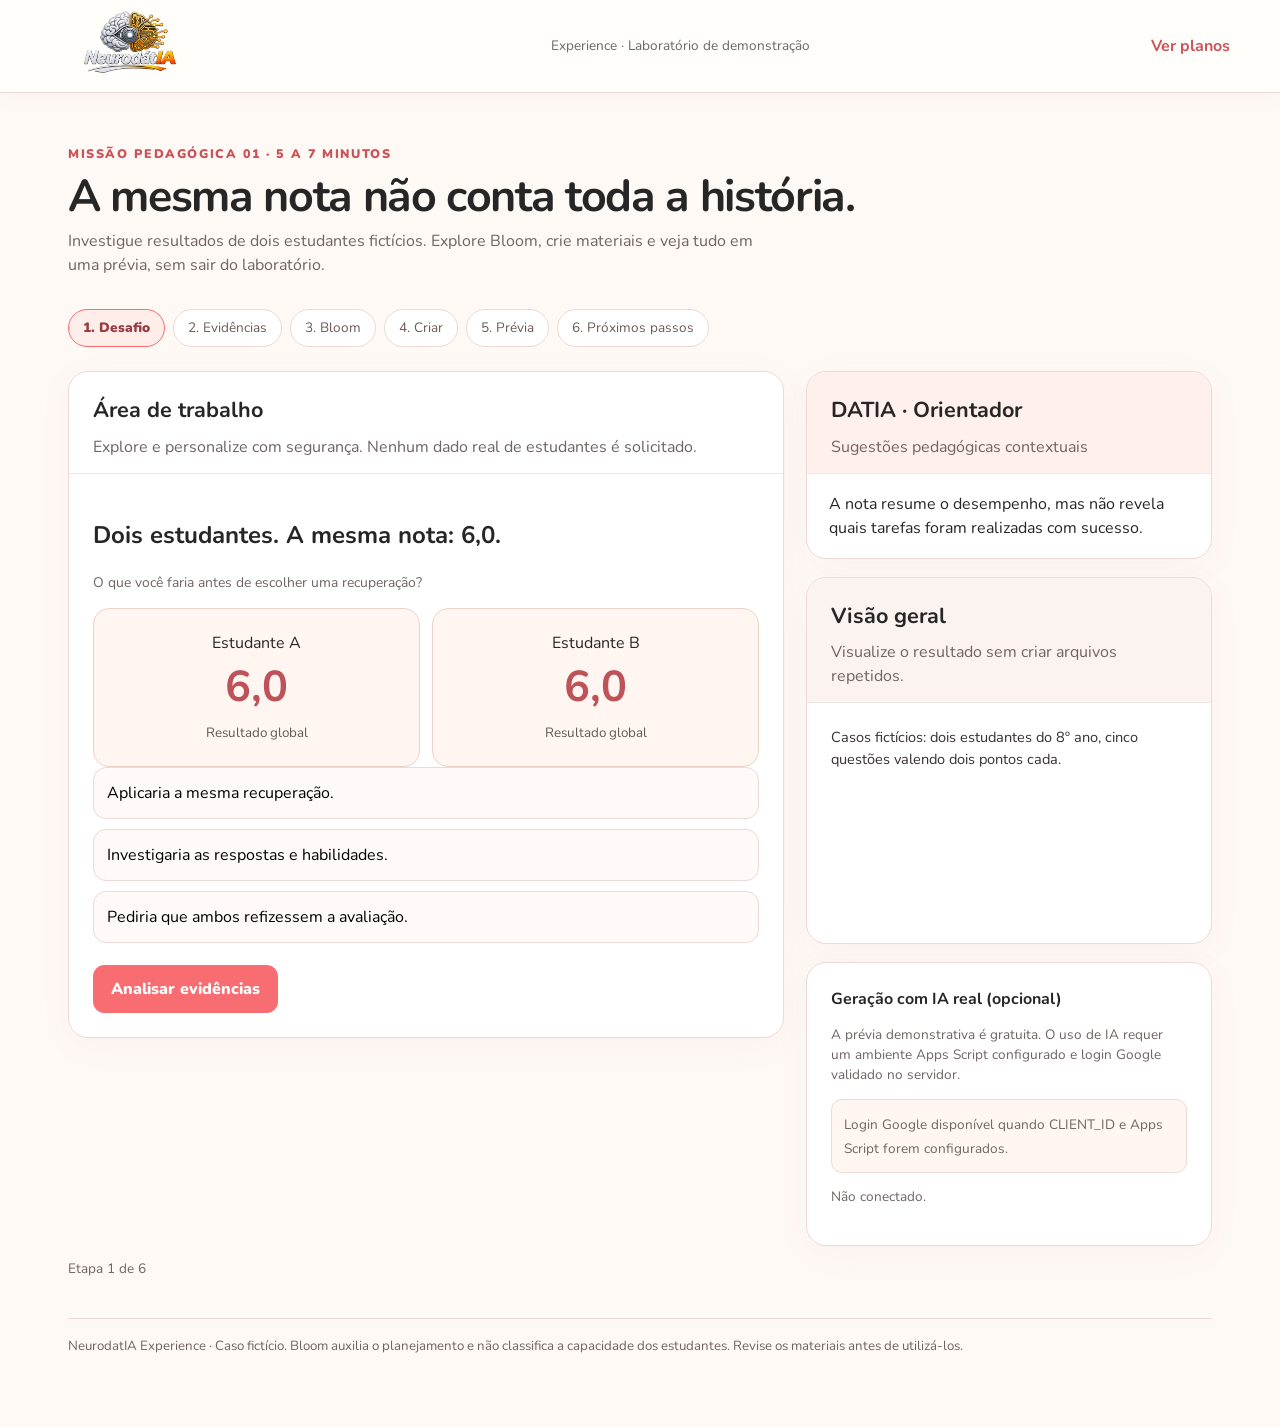
==== experience/index.html @ 14b86c81 "Add files via upload" ====
<!doctype html><html lang="pt-BR"><head><meta charset="utf-8"><meta name="viewport" content="width=device-width,initial-scale=1"><meta name="robots" content="noindex,nofollow"><title>NeurodatIA Experience | Laboratório pedagógico gratuito</title><meta name="description" content="Experimente um laboratório pedagógico guiado: evidências, Bloom, atividades e planejamento com caso fictício."><link rel="preconnect" href="https://fonts.googleapis.com"><link href="https://fonts.googleapis.com/css2?family=Nunito:wght@400;500;600;700;800;900&display=swap" rel="stylesheet"><link rel="stylesheet" href="style.css"></head><body><header class="topbar"><a href="../" aria-label="Voltar para o site NeurodatIA"><img src="../images/neurodatia-logo-transparente.png" alt="NeurodatIA"></a><div class="sub">Experience · Laboratório de demonstração</div><a href="../#planos">Ver planos</a></header><main class="container"><div class="hero"><div><div class="eyebrow">Missão pedagógica 01 · 5 a 7 minutos</div><h1>A mesma nota não conta toda a história.</h1><p>Investigue resultados de dois estudantes fictícios. Explore Bloom, crie materiais e veja tudo em uma prévia, sem sair do laboratório.</p></div></div><nav class="progress" aria-label="Etapas da experiência"><span class="step active">1. Desafio</span><span class="step">2. Evidências</span><span class="step">3. Bloom</span><span class="step">4. Criar</span><span class="step">5. Prévia</span><span class="step">6. Próximos passos</span></nav><div class="workspace"><section class="panel" aria-labelledby="workTitle"><div class="panelhead"><h2 id="workTitle">Área de trabalho</h2><p>Explore e personalize com segurança. Nenhum dado real de estudantes é solicitado.</p></div><div class="body" id="stage"></div></section><aside class="rightcol"><section class="panel mentor"><div class="panelhead"><h2>DATIA · Orientador</h2><p>Sugestões pedagógicas contextuais</p></div><div class="mentorline" id="mentor" role="status" aria-live="polite"></div></section><section class="panel preview"><div class="panelhead"><h2 id="previewTitle">Prévia do trabalho</h2><p>Visualize o resultado sem criar arquivos repetidos.</p></div><div class="body"><div id="preview" class="preview-doc" aria-live="polite"></div></div></section><section class="panel"><div class="body"><strong>Geração com IA real (opcional)</strong><p class="small">A prévia demonstrativa é gratuita. O uso de IA requer um ambiente Apps Script configurado e login Google validado no servidor.</p><div id="loginButton" class="loginbox"></div><p class="small" id="authState">Não conectado.</p></div></section></aside></div><p id="status" role="status" aria-live="polite" class="small"></p><footer>NeurodatIA Experience · Caso fictício. Bloom auxilia o planejamento e não classifica a capacidade dos estudantes. Revise os materiais antes de utilizá-los.</footer></main><script>window.NDTIA_GOOGLE_CLIENT_ID="";</script><script src="https://accounts.google.com/gsi/client" async defer></script><script src="../config-experience.js"></script><script>if(window.NDTIA_EXPERIENCE_URL){window.location.replace(window.NDTIA_EXPERIENCE_URL)}</script><script src="app.js" defer></script></body></html>
---- experience/style.css ----
:root{--rose:#f86d72;--rose-dark:#cb5359;--cream:#fff9f5;--ink:#272626;--muted:#6e6463;--line:#ebdad5;--paper:white}*{box-sizing:border-box}html{scroll-behavior:smooth}body{font-family:Nunito,system-ui,-apple-system,sans-serif;color:var(--ink);background:var(--cream);margin:0;line-height:1.5}button,input,select,textarea{font:inherit}button{cursor:pointer}a{color:var(--rose-dark)}button:focus-visible,input:focus-visible,select:focus-visible,a:focus-visible{outline:3px solid #aa3b40;outline-offset:3px}[hidden]{display:none!important}.topbar{position:sticky;top:0;background:#fffefa;border-bottom:1px solid var(--line);z-index:10;display:flex;align-items:center;justify-content:space-between;gap:14px;padding:10px max(16px,calc((100vw - 1180px)/2));box-shadow:0 2px 20px #5f33320b}.topbar img{width:160px;height:65px;object-fit:contain}.topbar .sub{font-size:.85rem;color:var(--muted)}.topbar a{font-weight:700;text-decoration:none}.container{max-width:1180px;padding:25px 18px 70px;margin:auto}.hero{padding:27px 0 12px;display:flex;justify-content:space-between;gap:22px;align-items:end}.eyebrow{font-size:.78rem;letter-spacing:.13em;color:var(--rose-dark);font-weight:900;text-transform:uppercase}.hero h1{font-size:clamp(1.9rem,3.5vw,3.2rem);line-height:1.14;letter-spacing:-.03em;margin:7px 0}.hero p{max-width:700px;color:var(--muted);margin:6px 0}.progress{display:flex;gap:8px;flex-wrap:wrap;padding:14px 0 24px}.step{border:1px solid var(--line);background:#fff;border-radius:24px;padding:8px 14px;font-size:.85rem;color:#6c5b58}.step.active{border-color:var(--rose);background:#ffedea;color:#973d43;font-weight:900}.workspace{display:grid;grid-template-columns:minmax(0,1.5fr) minmax(300px,.85fr);gap:22px;align-items:start}.panel{background:white;border:1px solid var(--line);border-radius:20px;box-shadow:0 7px 35px #7c4c3c0b;overflow:hidden}.panelhead{padding:22px 24px 14px;border-bottom:1px solid #f1e6e1}.panelhead h2{font-size:1.35rem;margin:0 0 8px}.panelhead p{margin:0;color:var(--muted)}.body{padding:24px}.choices{display:grid;gap:10px}.choice{display:flex;align-items:center;gap:10px;text-align:left;background:#fffaf8;border:1px solid var(--line);border-radius:13px;padding:13px}.choice[aria-pressed=true],.choice:hover{border-color:var(--rose);background:#fff0ee}.actions{display:flex;gap:10px;flex-wrap:wrap;margin-top:22px}.btn{border:1px solid #d2bdb6;padding:11px 17px;border-radius:11px;background:white;color:#3e3837;font-weight:850}.btn.primary{border-color:var(--rose);background:var(--rose);color:#fff}.btn.primary:hover{background:var(--rose-dark)}.btn:disabled{opacity:.5;cursor:not-allowed}.rightcol{display:grid;gap:18px}.mentor{background:#fff}.mentor .panelhead{background:#fff0ed}.mentorline{padding:18px 22px}.mentorline strong{color:var(--rose-dark)}.hint{font-size:.87rem;color:var(--muted)}.preview .body{min-height:240px}.preview .panelhead{background:#faf3ef}.preview-doc{white-space:pre-wrap;font-size:.91rem;color:#36302f;max-height:420px;overflow:auto}.notice{border-left:3px solid var(--rose);background:#fff5f2;padding:12px 14px;border-radius:8px;margin-top:16px}.students{display:grid;grid-template-columns:1fr 1fr;gap:12px}.student{border-radius:16px;background:#fff6f2;border:1px solid #ecd3c9;text-align:center;padding:22px 10px}.student strong{display:block;font-size:2.7rem;color:#be5259}.student span{font-size:.84rem;color:#665757}.score{border-collapse:collapse;width:100%;font-size:.9rem}.score th,.score td{padding:10px;border-bottom:1px solid #f0e2de;text-align:left}.score th{background:#fff2ef}.score td:last-child,.score td:nth-last-child(2){font-weight:900}.score tr:hover{background:#fff7f4}label.field{display:grid;gap:6px;margin:10px 0;font-weight:800}.field select,.field input{padding:11px;border:1px solid #d8c6c0;border-radius:9px;background:white;width:100%}.grid2{display:grid;grid-template-columns:1fr 1fr;gap:12px}.tabs{display:flex;flex-wrap:wrap;gap:8px;margin-bottom:15px}.tabs button[aria-selected=true]{background:#ffe8e5;border:1px solid var(--rose);color:#8d373c}.tabs button{border:1px solid var(--line);border-radius:9px;padding:9px 13px;background:white}.output{background:white;border:1px solid var(--line);padding:20px;border-radius:13px;white-space:pre-wrap;line-height:1.6}.sales{background:#fff3ef;border:1px solid #f1c4bc;border-radius:14px;padding:18px;margin-top:18px}.sales h3{margin:0 0 8px}.small{font-size:.85rem;color:var(--muted)}.lab-image{width:100%;height:auto;border-radius:14px;background:#fff;border:1px solid #efd8d1}footer{margin-top:35px;border-top:1px solid var(--line);padding-top:18px;color:var(--muted);font-size:.83rem}#status{min-height:24px}.loginbox{padding:12px;background:#fff6f2;border-radius:11px;border:1px solid var(--line)}@media(max-width:880px){.workspace{grid-template-columns:1fr}.hero{align-items:start;flex-direction:column}.topbar img{width:125px;height:54px}.topbar .sub{display:none}}@media(max-width:550px){.grid2,.students{grid-template-columns:1fr}.body,.panelhead{padding:17px}.score{font-size:.79rem}.score th,.score td{padding:8px 5px}.topbar{padding:8px 14px}}@media(prefers-reduced-motion:reduce){html{scroll-behavior:auto}}
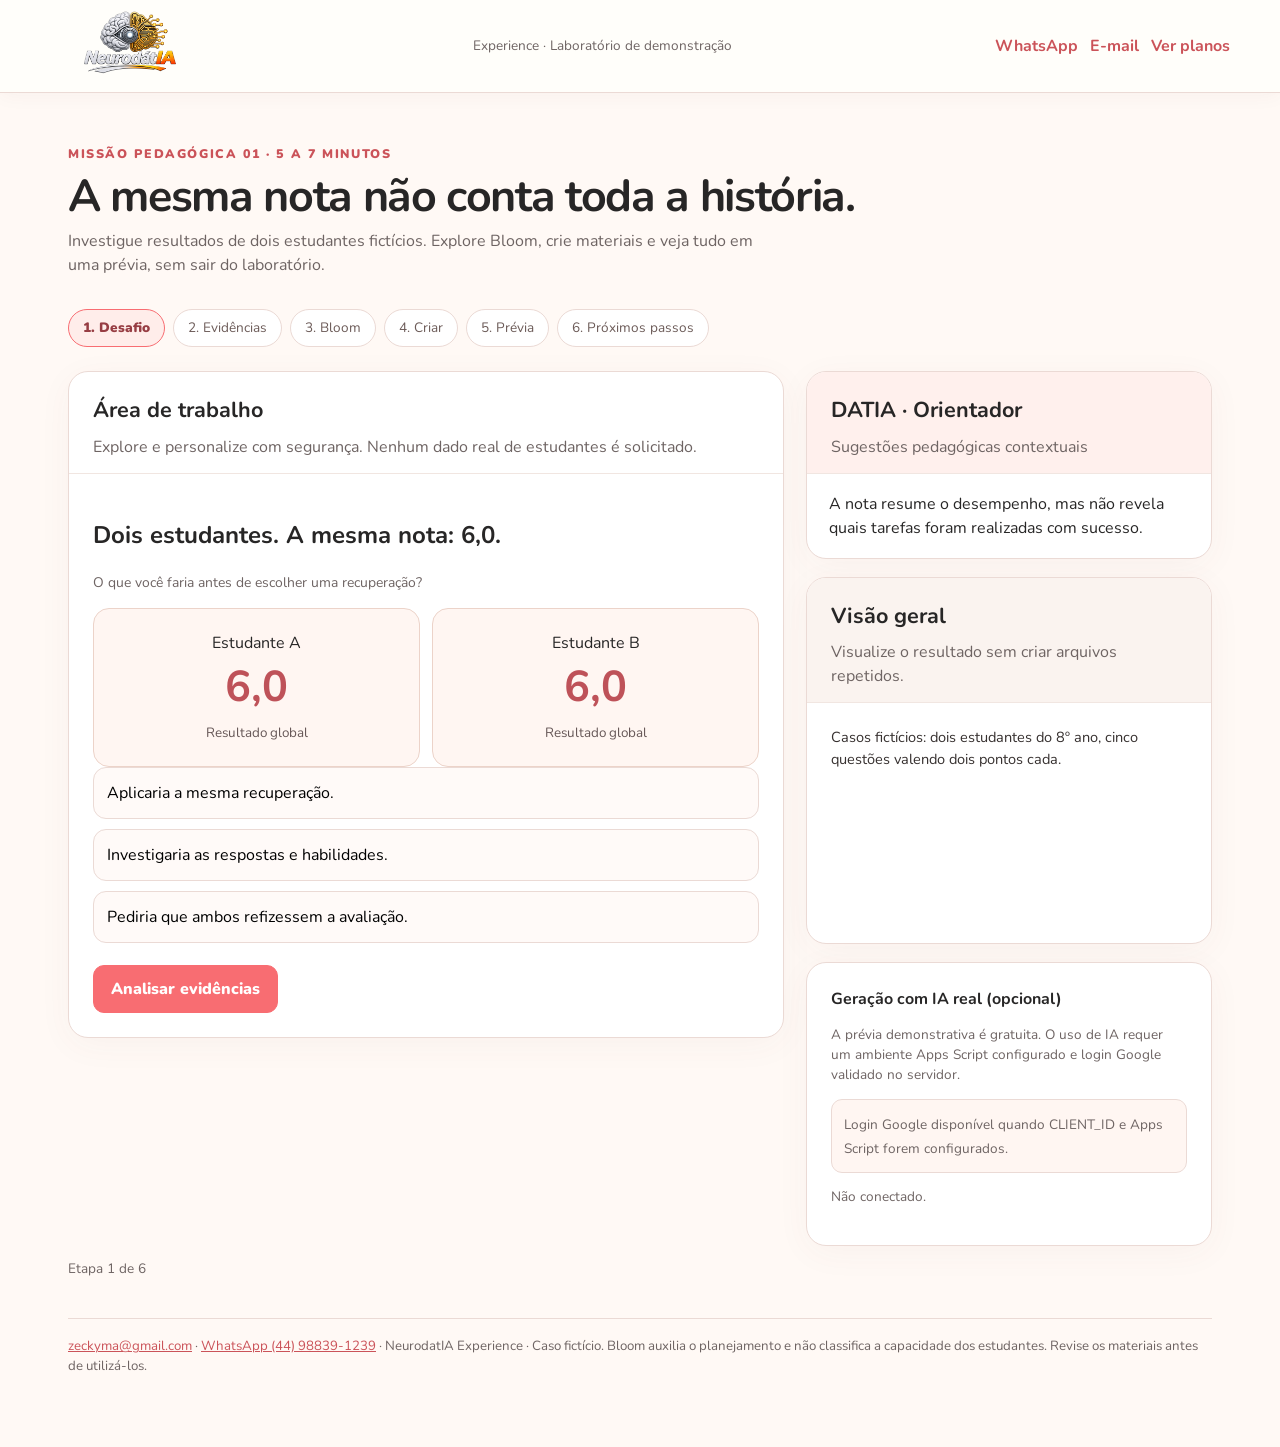
==== commit 0a397323: "Add files via upload" ====
--- a/experience/index.html
+++ b/experience/index.html
@@ -1 +1 @@
-<!doctype html><html lang="pt-BR"><head><meta charset="utf-8"><meta name="viewport" content="width=device-width,initial-scale=1"><meta name="robots" content="noindex,nofollow"><title>NeurodatIA Experience | Laboratório pedagógico gratuito</title><meta name="description" content="Experimente um laboratório pedagógico guiado: evidências, Bloom, atividades e planejamento com caso fictício."><link rel="preconnect" href="https://fonts.googleapis.com"><link href="https://fonts.googleapis.com/css2?family=Nunito:wght@400;500;600;700;800;900&display=swap" rel="stylesheet"><link rel="stylesheet" href="style.css"></head><body><header class="topbar"><a href="../" aria-label="Voltar para o site NeurodatIA"><img src="../images/neurodatia-logo-transparente.png" alt="NeurodatIA"></a><div class="sub">Experience · Laboratório de demonstração</div><a href="../#planos">Ver planos</a></header><main class="container"><div class="hero"><div><div class="eyebrow">Missão pedagógica 01 · 5 a 7 minutos</div><h1>A mesma nota não conta toda a história.</h1><p>Investigue resultados de dois estudantes fictícios. Explore Bloom, crie materiais e veja tudo em uma prévia, sem sair do laboratório.</p></div></div><nav class="progress" aria-label="Etapas da experiência"><span class="step active">1. Desafio</span><span class="step">2. Evidências</span><span class="step">3. Bloom</span><span class="step">4. Criar</span><span class="step">5. Prévia</span><span class="step">6. Próximos passos</span></nav><div class="workspace"><section class="panel" aria-labelledby="workTitle"><div class="panelhead"><h2 id="workTitle">Área de trabalho</h2><p>Explore e personalize com segurança. Nenhum dado real de estudantes é solicitado.</p></div><div class="body" id="stage"></div></section><aside class="rightcol"><section class="panel mentor"><div class="panelhead"><h2>DATIA · Orientador</h2><p>Sugestões pedagógicas contextuais</p></div><div class="mentorline" id="mentor" role="status" aria-live="polite"></div></section><section class="panel preview"><div class="panelhead"><h2 id="previewTitle">Prévia do trabalho</h2><p>Visualize o resultado sem criar arquivos repetidos.</p></div><div class="body"><div id="preview" class="preview-doc" aria-live="polite"></div></div></section><section class="panel"><div class="body"><strong>Geração com IA real (opcional)</strong><p class="small">A prévia demonstrativa é gratuita. O uso de IA requer um ambiente Apps Script configurado e login Google validado no servidor.</p><div id="loginButton" class="loginbox"></div><p class="small" id="authState">Não conectado.</p></div></section></aside></div><p id="status" role="status" aria-live="polite" class="small"></p><footer>NeurodatIA Experience · Caso fictício. Bloom auxilia o planejamento e não classifica a capacidade dos estudantes. Revise os materiais antes de utilizá-los.</footer></main><script>window.NDTIA_GOOGLE_CLIENT_ID="";</script><script src="https://accounts.google.com/gsi/client" async defer></script><script src="../config-experience.js"></script><script>if(window.NDTIA_EXPERIENCE_URL){window.location.replace(window.NDTIA_EXPERIENCE_URL)}</script><script src="app.js" defer></script></body></html>+<!doctype html><html lang="pt-BR"><head><meta charset="utf-8"><meta name="viewport" content="width=device-width,initial-scale=1"><meta name="robots" content="noindex,nofollow"><title>NeurodatIA Experience | Laboratório pedagógico gratuito</title><meta name="description" content="Experimente um laboratório pedagógico guiado: evidências, Bloom, atividades e planejamento com caso fictício."><link rel="preconnect" href="https://fonts.googleapis.com"><link href="https://fonts.googleapis.com/css2?family=Nunito:wght@400;500;600;700;800;900&display=swap" rel="stylesheet"><link rel="stylesheet" href="style.css"></head><body><header class="topbar"><a href="../" aria-label="Voltar para o site NeurodatIA"><img src="../images/neurodatia-logo-transparente.png" alt="NeurodatIA"></a><div class="sub">Experience · Laboratório de demonstração</div><div class="experience-contacts"><a href="https://wa.me/5544988391239?text=Ol%C3%A1%21%20Conclu%C3%AD%20a%20demonstra%C3%A7%C3%A3o%20do%20NeurodatIA%20e%20quero%20saber%20mais." target="_blank" rel="noopener noreferrer">WhatsApp</a><a href="mailto:zeckyma@gmail.com?subject=NeurodatIA%20Experience">E-mail</a><a href="../#planos">Ver planos</a></div></header><main class="container"><div class="hero"><div><div class="eyebrow">Missão pedagógica 01 · 5 a 7 minutos</div><h1>A mesma nota não conta toda a história.</h1><p>Investigue resultados de dois estudantes fictícios. Explore Bloom, crie materiais e veja tudo em uma prévia, sem sair do laboratório.</p></div></div><nav class="progress" aria-label="Etapas da experiência"><span class="step active">1. Desafio</span><span class="step">2. Evidências</span><span class="step">3. Bloom</span><span class="step">4. Criar</span><span class="step">5. Prévia</span><span class="step">6. Próximos passos</span></nav><div class="workspace"><section class="panel" aria-labelledby="workTitle"><div class="panelhead"><h2 id="workTitle">Área de trabalho</h2><p>Explore e personalize com segurança. Nenhum dado real de estudantes é solicitado.</p></div><div class="body" id="stage"></div></section><aside class="rightcol"><section class="panel mentor"><div class="panelhead"><h2>DATIA · Orientador</h2><p>Sugestões pedagógicas contextuais</p></div><div class="mentorline" id="mentor" role="status" aria-live="polite"></div></section><section class="panel preview"><div class="panelhead"><h2 id="previewTitle">Prévia do trabalho</h2><p>Visualize o resultado sem criar arquivos repetidos.</p></div><div class="body"><div id="preview" class="preview-doc" aria-live="polite"></div></div></section><section class="panel"><div class="body"><strong>Geração com IA real (opcional)</strong><p class="small">A prévia demonstrativa é gratuita. O uso de IA requer um ambiente Apps Script configurado e login Google validado no servidor.</p><div id="loginButton" class="loginbox"></div><p class="small" id="authState">Não conectado.</p></div></section></aside></div><p id="status" role="status" aria-live="polite" class="small"></p><footer><a href="mailto:zeckyma@gmail.com">zeckyma@gmail.com</a> · <a href="https://wa.me/5544988391239" target="_blank" rel="noopener noreferrer">WhatsApp (44) 98839-1239</a><span aria-hidden="true"> · </span>NeurodatIA Experience · Caso fictício. Bloom auxilia o planejamento e não classifica a capacidade dos estudantes. Revise os materiais antes de utilizá-los.</footer></main><script>window.NDTIA_GOOGLE_CLIENT_ID="";</script><script src="https://accounts.google.com/gsi/client" async defer></script><script src="../config-experience.js"></script><script>if(window.NDTIA_EXPERIENCE_URL){window.location.replace(window.NDTIA_EXPERIENCE_URL)}</script><script src="app.js" defer></script></body></html>
--- a/experience/style.css
+++ b/experience/style.css
@@ -1,2 +1,4 @@
 
 :root{--rose:#f86d72;--rose-dark:#cb5359;--cream:#fff9f5;--ink:#272626;--muted:#6e6463;--line:#ebdad5;--paper:white}*{box-sizing:border-box}html{scroll-behavior:smooth}body{font-family:Nunito,system-ui,-apple-system,sans-serif;color:var(--ink);background:var(--cream);margin:0;line-height:1.5}button,input,select,textarea{font:inherit}button{cursor:pointer}a{color:var(--rose-dark)}button:focus-visible,input:focus-visible,select:focus-visible,a:focus-visible{outline:3px solid #aa3b40;outline-offset:3px}[hidden]{display:none!important}.topbar{position:sticky;top:0;background:#fffefa;border-bottom:1px solid var(--line);z-index:10;display:flex;align-items:center;justify-content:space-between;gap:14px;padding:10px max(16px,calc((100vw - 1180px)/2));box-shadow:0 2px 20px #5f33320b}.topbar img{width:160px;height:65px;object-fit:contain}.topbar .sub{font-size:.85rem;color:var(--muted)}.topbar a{font-weight:700;text-decoration:none}.container{max-width:1180px;padding:25px 18px 70px;margin:auto}.hero{padding:27px 0 12px;display:flex;justify-content:space-between;gap:22px;align-items:end}.eyebrow{font-size:.78rem;letter-spacing:.13em;color:var(--rose-dark);font-weight:900;text-transform:uppercase}.hero h1{font-size:clamp(1.9rem,3.5vw,3.2rem);line-height:1.14;letter-spacing:-.03em;margin:7px 0}.hero p{max-width:700px;color:var(--muted);margin:6px 0}.progress{display:flex;gap:8px;flex-wrap:wrap;padding:14px 0 24px}.step{border:1px solid var(--line);background:#fff;border-radius:24px;padding:8px 14px;font-size:.85rem;color:#6c5b58}.step.active{border-color:var(--rose);background:#ffedea;color:#973d43;font-weight:900}.workspace{display:grid;grid-template-columns:minmax(0,1.5fr) minmax(300px,.85fr);gap:22px;align-items:start}.panel{background:white;border:1px solid var(--line);border-radius:20px;box-shadow:0 7px 35px #7c4c3c0b;overflow:hidden}.panelhead{padding:22px 24px 14px;border-bottom:1px solid #f1e6e1}.panelhead h2{font-size:1.35rem;margin:0 0 8px}.panelhead p{margin:0;color:var(--muted)}.body{padding:24px}.choices{display:grid;gap:10px}.choice{display:flex;align-items:center;gap:10px;text-align:left;background:#fffaf8;border:1px solid var(--line);border-radius:13px;padding:13px}.choice[aria-pressed=true],.choice:hover{border-color:var(--rose);background:#fff0ee}.actions{display:flex;gap:10px;flex-wrap:wrap;margin-top:22px}.btn{border:1px solid #d2bdb6;padding:11px 17px;border-radius:11px;background:white;color:#3e3837;font-weight:850}.btn.primary{border-color:var(--rose);background:var(--rose);color:#fff}.btn.primary:hover{background:var(--rose-dark)}.btn:disabled{opacity:.5;cursor:not-allowed}.rightcol{display:grid;gap:18px}.mentor{background:#fff}.mentor .panelhead{background:#fff0ed}.mentorline{padding:18px 22px}.mentorline strong{color:var(--rose-dark)}.hint{font-size:.87rem;color:var(--muted)}.preview .body{min-height:240px}.preview .panelhead{background:#faf3ef}.preview-doc{white-space:pre-wrap;font-size:.91rem;color:#36302f;max-height:420px;overflow:auto}.notice{border-left:3px solid var(--rose);background:#fff5f2;padding:12px 14px;border-radius:8px;margin-top:16px}.students{display:grid;grid-template-columns:1fr 1fr;gap:12px}.student{border-radius:16px;background:#fff6f2;border:1px solid #ecd3c9;text-align:center;padding:22px 10px}.student strong{display:block;font-size:2.7rem;color:#be5259}.student span{font-size:.84rem;color:#665757}.score{border-collapse:collapse;width:100%;font-size:.9rem}.score th,.score td{padding:10px;border-bottom:1px solid #f0e2de;text-align:left}.score th{background:#fff2ef}.score td:last-child,.score td:nth-last-child(2){font-weight:900}.score tr:hover{background:#fff7f4}label.field{display:grid;gap:6px;margin:10px 0;font-weight:800}.field select,.field input{padding:11px;border:1px solid #d8c6c0;border-radius:9px;background:white;width:100%}.grid2{display:grid;grid-template-columns:1fr 1fr;gap:12px}.tabs{display:flex;flex-wrap:wrap;gap:8px;margin-bottom:15px}.tabs button[aria-selected=true]{background:#ffe8e5;border:1px solid var(--rose);color:#8d373c}.tabs button{border:1px solid var(--line);border-radius:9px;padding:9px 13px;background:white}.output{background:white;border:1px solid var(--line);padding:20px;border-radius:13px;white-space:pre-wrap;line-height:1.6}.sales{background:#fff3ef;border:1px solid #f1c4bc;border-radius:14px;padding:18px;margin-top:18px}.sales h3{margin:0 0 8px}.small{font-size:.85rem;color:var(--muted)}.lab-image{width:100%;height:auto;border-radius:14px;background:#fff;border:1px solid #efd8d1}footer{margin-top:35px;border-top:1px solid var(--line);padding-top:18px;color:var(--muted);font-size:.83rem}#status{min-height:24px}.loginbox{padding:12px;background:#fff6f2;border-radius:11px;border:1px solid var(--line)}@media(max-width:880px){.workspace{grid-template-columns:1fr}.hero{align-items:start;flex-direction:column}.topbar img{width:125px;height:54px}.topbar .sub{display:none}}@media(max-width:550px){.grid2,.students{grid-template-columns:1fr}.body,.panelhead{padding:17px}.score{font-size:.79rem}.score th,.score td{padding:8px 5px}.topbar{padding:8px 14px}}@media(prefers-reduced-motion:reduce){html{scroll-behavior:auto}}
+
+.experience-contacts{display:flex;flex-wrap:wrap;align-items:center;gap:12px}.experience-contacts a{white-space:nowrap}
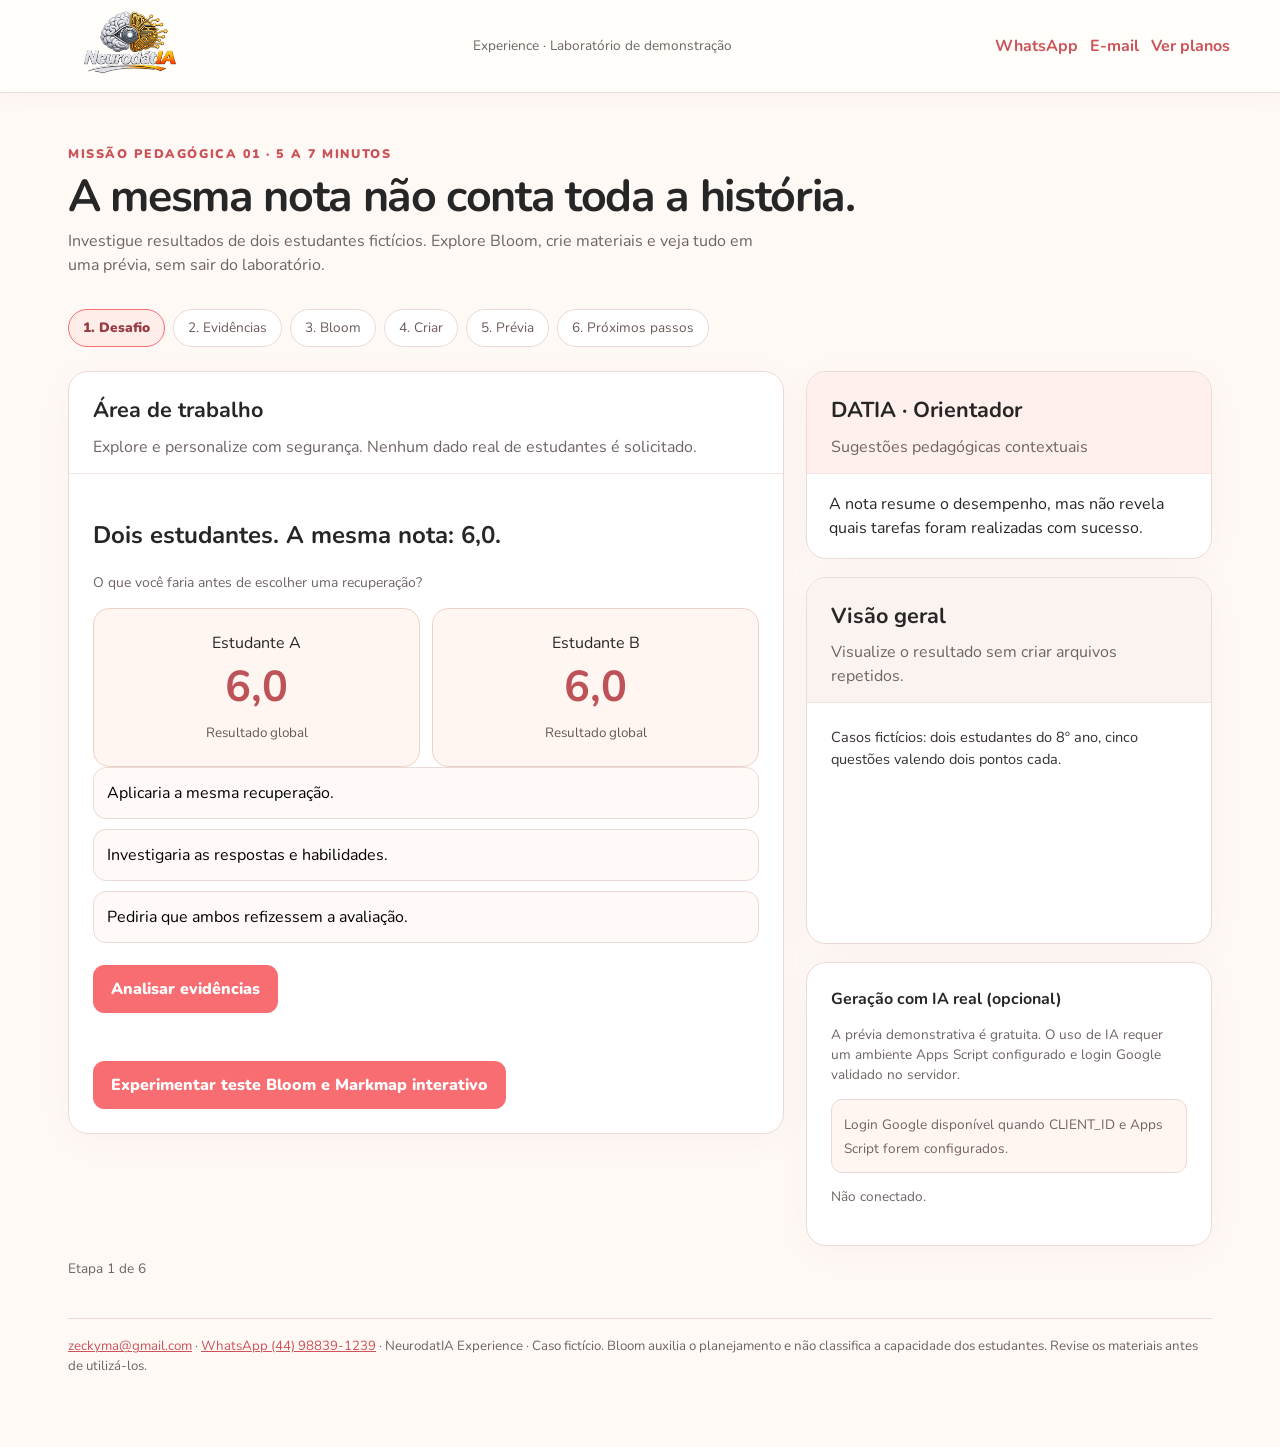
==== commit b422ddc1: "Add files via upload" ====
--- a/experience/index.html
+++ b/experience/index.html
@@ -1 +1 @@
-<!doctype html><html lang="pt-BR"><head><meta charset="utf-8"><meta name="viewport" content="width=device-width,initial-scale=1"><meta name="robots" content="noindex,nofollow"><title>NeurodatIA Experience | Laboratório pedagógico gratuito</title><meta name="description" content="Experimente um laboratório pedagógico guiado: evidências, Bloom, atividades e planejamento com caso fictício."><link rel="preconnect" href="https://fonts.googleapis.com"><link href="https://fonts.googleapis.com/css2?family=Nunito:wght@400;500;600;700;800;900&display=swap" rel="stylesheet"><link rel="stylesheet" href="style.css"></head><body><header class="topbar"><a href="../" aria-label="Voltar para o site NeurodatIA"><img src="../images/neurodatia-logo-transparente.png" alt="NeurodatIA"></a><div class="sub">Experience · Laboratório de demonstração</div><div class="experience-contacts"><a href="https://wa.me/5544988391239?text=Ol%C3%A1%21%20Conclu%C3%AD%20a%20demonstra%C3%A7%C3%A3o%20do%20NeurodatIA%20e%20quero%20saber%20mais." target="_blank" rel="noopener noreferrer">WhatsApp</a><a href="mailto:zeckyma@gmail.com?subject=NeurodatIA%20Experience">E-mail</a><a href="../#planos">Ver planos</a></div></header><main class="container"><div class="hero"><div><div class="eyebrow">Missão pedagógica 01 · 5 a 7 minutos</div><h1>A mesma nota não conta toda a história.</h1><p>Investigue resultados de dois estudantes fictícios. Explore Bloom, crie materiais e veja tudo em uma prévia, sem sair do laboratório.</p></div></div><nav class="progress" aria-label="Etapas da experiência"><span class="step active">1. Desafio</span><span class="step">2. Evidências</span><span class="step">3. Bloom</span><span class="step">4. Criar</span><span class="step">5. Prévia</span><span class="step">6. Próximos passos</span></nav><div class="workspace"><section class="panel" aria-labelledby="workTitle"><div class="panelhead"><h2 id="workTitle">Área de trabalho</h2><p>Explore e personalize com segurança. Nenhum dado real de estudantes é solicitado.</p></div><div class="body" id="stage"></div></section><aside class="rightcol"><section class="panel mentor"><div class="panelhead"><h2>DATIA · Orientador</h2><p>Sugestões pedagógicas contextuais</p></div><div class="mentorline" id="mentor" role="status" aria-live="polite"></div></section><section class="panel preview"><div class="panelhead"><h2 id="previewTitle">Prévia do trabalho</h2><p>Visualize o resultado sem criar arquivos repetidos.</p></div><div class="body"><div id="preview" class="preview-doc" aria-live="polite"></div></div></section><section class="panel"><div class="body"><strong>Geração com IA real (opcional)</strong><p class="small">A prévia demonstrativa é gratuita. O uso de IA requer um ambiente Apps Script configurado e login Google validado no servidor.</p><div id="loginButton" class="loginbox"></div><p class="small" id="authState">Não conectado.</p></div></section></aside></div><p id="status" role="status" aria-live="polite" class="small"></p><footer><a href="mailto:zeckyma@gmail.com">zeckyma@gmail.com</a> · <a href="https://wa.me/5544988391239" target="_blank" rel="noopener noreferrer">WhatsApp (44) 98839-1239</a><span aria-hidden="true"> · </span>NeurodatIA Experience · Caso fictício. Bloom auxilia o planejamento e não classifica a capacidade dos estudantes. Revise os materiais antes de utilizá-los.</footer></main><script>window.NDTIA_GOOGLE_CLIENT_ID="";</script><script src="https://accounts.google.com/gsi/client" async defer></script><script src="../config-experience.js"></script><script>if(window.NDTIA_EXPERIENCE_URL){window.location.replace(window.NDTIA_EXPERIENCE_URL)}</script><script src="app.js" defer></script></body></html>+<!doctype html><html lang="pt-BR"><head><meta charset="utf-8"><meta name="viewport" content="width=device-width,initial-scale=1"><meta name="robots" content="noindex,nofollow"><title>NeurodatIA Experience | Laboratório pedagógico gratuito</title><meta name="description" content="Experimente um laboratório pedagógico guiado: evidências, Bloom, atividades e planejamento com caso fictício."><link rel="preconnect" href="https://fonts.googleapis.com"><link href="https://fonts.googleapis.com/css2?family=Nunito:wght@400;500;600;700;800;900&display=swap" rel="stylesheet"><link rel="stylesheet" href="style.css"></head><body><header class="topbar"><a href="../" aria-label="Voltar para o site NeurodatIA"><img src="../images/neurodatia-logo-transparente.png" alt="NeurodatIA"></a><div class="sub">Experience · Laboratório de demonstração</div><div class="experience-contacts"><a href="https://wa.me/5544988391239?text=Ol%C3%A1%21%20Conclu%C3%AD%20a%20demonstra%C3%A7%C3%A3o%20do%20NeurodatIA%20e%20quero%20saber%20mais." target="_blank" rel="noopener noreferrer">WhatsApp</a><a href="mailto:zeckyma@gmail.com?subject=NeurodatIA%20Experience">E-mail</a><a href="../#planos">Ver planos</a></div></header><main class="container"><div class="hero"><div><div class="eyebrow">Missão pedagógica 01 · 5 a 7 minutos</div><h1>A mesma nota não conta toda a história.</h1><p>Investigue resultados de dois estudantes fictícios. Explore Bloom, crie materiais e veja tudo em uma prévia, sem sair do laboratório.</p></div></div><nav class="progress" aria-label="Etapas da experiência"><span class="step active">1. Desafio</span><span class="step">2. Evidências</span><span class="step">3. Bloom</span><span class="step">4. Criar</span><span class="step">5. Prévia</span><span class="step">6. Próximos passos</span></nav><div class="workspace"><section class="panel" aria-labelledby="workTitle"><div class="panelhead"><h2 id="workTitle">Área de trabalho</h2><p>Explore e personalize com segurança. Nenhum dado real de estudantes é solicitado.</p></div><div class="body" id="stage"></div><div class="body"><a class="btn primary" href="diagnostico/" style="display:inline-block;text-decoration:none">Experimentar teste Bloom e Markmap interativo</a></div></section><aside class="rightcol"><section class="panel mentor"><div class="panelhead"><h2>DATIA · Orientador</h2><p>Sugestões pedagógicas contextuais</p></div><div class="mentorline" id="mentor" role="status" aria-live="polite"></div></section><section class="panel preview"><div class="panelhead"><h2 id="previewTitle">Prévia do trabalho</h2><p>Visualize o resultado sem criar arquivos repetidos.</p></div><div class="body"><div id="preview" class="preview-doc" aria-live="polite"></div></div></section><section class="panel"><div class="body"><strong>Geração com IA real (opcional)</strong><p class="small">A prévia demonstrativa é gratuita. O uso de IA requer um ambiente Apps Script configurado e login Google validado no servidor.</p><div id="loginButton" class="loginbox"></div><p class="small" id="authState">Não conectado.</p></div></section></aside></div><p id="status" role="status" aria-live="polite" class="small"></p><footer><a href="mailto:zeckyma@gmail.com">zeckyma@gmail.com</a> · <a href="https://wa.me/5544988391239" target="_blank" rel="noopener noreferrer">WhatsApp (44) 98839-1239</a><span aria-hidden="true"> · </span>NeurodatIA Experience · Caso fictício. Bloom auxilia o planejamento e não classifica a capacidade dos estudantes. Revise os materiais antes de utilizá-los.</footer></main><script>window.NDTIA_GOOGLE_CLIENT_ID="";</script><script src="https://accounts.google.com/gsi/client" async defer></script><script src="../config-experience.js"></script><script>if(window.NDTIA_EXPERIENCE_URL){window.location.replace(window.NDTIA_EXPERIENCE_URL)}</script><script src="app.js" defer></script></body></html>
